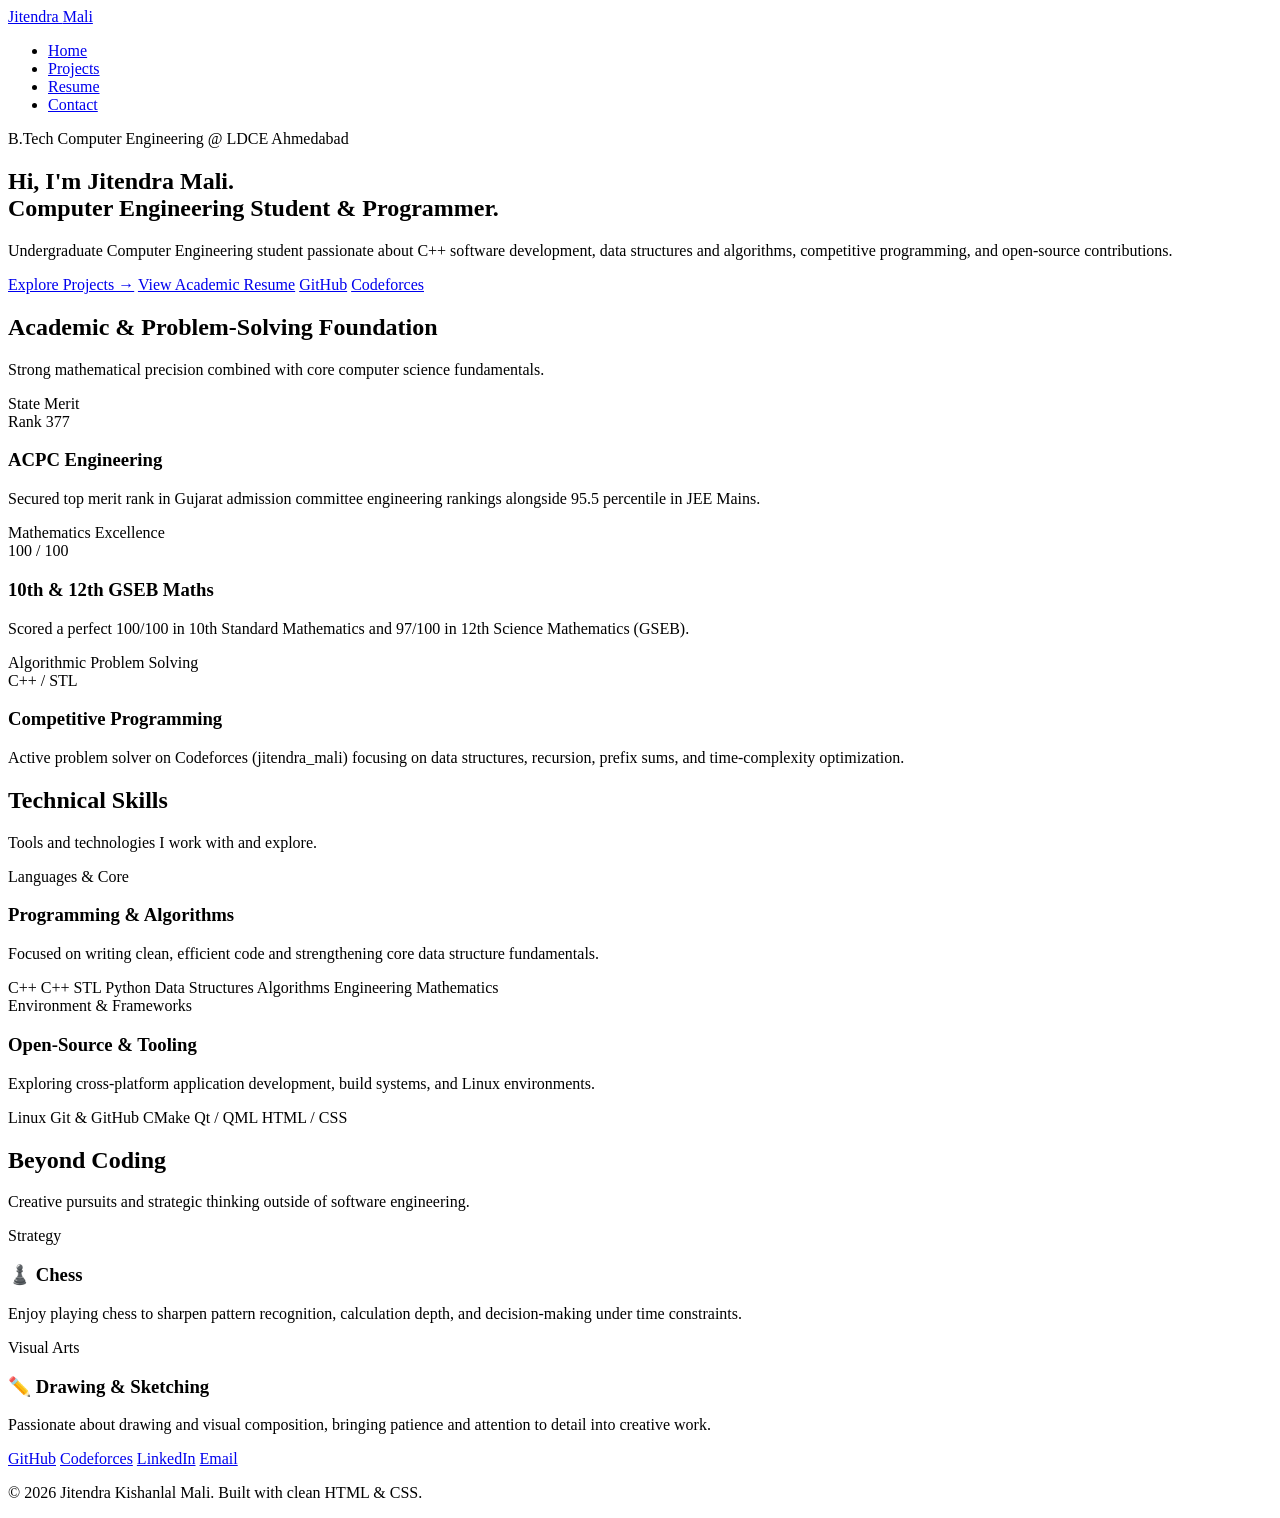
==== index.html @ e4e32cd1 "Create index.html for personal portfolio This HTML file serves as a personal portfolio for Jitendra " ====
<!DOCTYPE html>
<html lang="en">
<head>
  <meta charset="UTF-8" />
  <meta name="viewport" content="width=device-width, initial-scale=1.0" />
  <title>Jitendra Mali | Computer Engineering Portfolio</title>
  <link rel="stylesheet" href="style.css" />
</head>
<body>

  <nav>
    <div class="nav-container">
      <a href="index.html" class="logo">Jitendra <span>Mali</span></a>
      <ul class="nav-links">
        <li><a href="index.html" class="active">Home</a></li>
        <li><a href="projects.html">Projects</a></li>
        <li><a href="resume.html">Resume</a></li>
        <li><a href="contact.html">Contact</a></li>
      </ul>
    </div>
  </nav>

  <main>
    <!-- Hero Section -->
    <section class="hero">
      <span class="badge">B.Tech Computer Engineering @ LDCE Ahmedabad</span>
      <h1>Hi, I'm <span>Jitendra Mali</span>.<br>Computer Engineering Student & Programmer.</h1>
      <p>
        Undergraduate Computer Engineering student passionate about C++ software development, data structures and algorithms, competitive programming, and open-source contributions.
      </p>
      <div class="btn-group">
        <a href="projects.html" class="btn btn-primary">Explore Projects →</a>
        <a href="resume.html" class="btn btn-outline">View Academic Resume</a>
        <a href="https://github.com/jitendramali2206" target="_blank" class="btn btn-outline mono">GitHub</a>
        <a href="https://codeforces.com/profile/jitendra_mali" target="_blank" class="btn btn-outline mono">Codeforces</a>
      </div>
    </section>

    <!-- Key Academic Highlights -->
    <h2 class="section-title">Academic & Problem-Solving Foundation</h2>
    <p class="section-subtitle">Strong mathematical precision combined with core computer science fundamentals.</p>
    <div class="grid-3">
      <div class="card">
        <span class="card-tag">State Merit</span>
        <div class="stat-number">Rank 377</div>
        <h3>ACPC Engineering</h3>
        <p>Secured top merit rank in Gujarat admission committee engineering rankings alongside 95.5 percentile in JEE Mains.</p>
      </div>
      <div class="card">
        <span class="card-tag">Mathematics Excellence</span>
        <div class="stat-number">100 / 100</div>
        <h3>10th & 12th GSEB Maths</h3>
        <p>Scored a perfect 100/100 in 10th Standard Mathematics and 97/100 in 12th Science Mathematics (GSEB).</p>
      </div>
      <div class="card">
        <span class="card-tag">Algorithmic Problem Solving</span>
        <div class="stat-number">C++ / STL</div>
        <h3>Competitive Programming</h3>
        <p>Active problem solver on Codeforces (<span class="mono">jitendra_mali</span>) focusing on data structures, recursion, prefix sums, and time-complexity optimization.</p>
      </div>
    </div>

    <!-- Core Technical Arsenal -->
    <h2 class="section-title">Technical Skills</h2>
    <p class="section-subtitle">Tools and technologies I work with and explore.</p>
    <div class="grid-2">
      <div class="card">
        <span class="card-tag">Languages & Core</span>
        <h3>Programming & Algorithms</h3>
        <p>Focused on writing clean, efficient code and strengthening core data structure fundamentals.</p>
        <div class="tags">
          <span class="tag">C++</span>
          <span class="tag">C++ STL</span>
          <span class="tag">Python</span>
          <span class="tag">Data Structures</span>
          <span class="tag">Algorithms</span>
          <span class="tag">Engineering Mathematics</span>
        </div>
      </div>
      <div class="card">
        <span class="card-tag">Environment & Frameworks</span>
        <h3>Open-Source & Tooling</h3>
        <p>Exploring cross-platform application development, build systems, and Linux environments.</p>
        <div class="tags">
          <span class="tag">Linux</span>
          <span class="tag">Git & GitHub</span>
          <span class="tag">CMake</span>
          <span class="tag">Qt / QML</span>
          <span class="tag">HTML / CSS</span>
        </div>
      </div>
    </div>

    <!-- Beyond Coding / Hobbies -->
    <h2 class="section-title">Beyond Coding</h2>
    <p class="section-subtitle">Creative pursuits and strategic thinking outside of software engineering.</p>
    <div class="grid-2">
      <div class="card">
        <span class="card-tag">Strategy</span>
        <h3>♟️ Chess</h3>
        <p>Enjoy playing chess to sharpen pattern recognition, calculation depth, and decision-making under time constraints.</p>
      </div>
      <div class="card">
        <span class="card-tag">Visual Arts</span>
        <h3>✏️ Drawing & Sketching</h3>
        <p>Passionate about drawing and visual composition, bringing patience and attention to detail into creative work.</p>
      </div>
    </div>
  </main>

  <footer>
    <div class="footer-links">
      <a href="https://github.com/jitendramali2206" target="_blank">GitHub</a>
      <a href="https://codeforces.com/profile/jitendra_mali" target="_blank">Codeforces</a>
      <a href="https://www.linkedin.com/in/jitendra-mali-616040425" target="_blank">LinkedIn</a>
      <a href="mailto:jitendramali2206@gmail.com">Email</a>
    </div>
    <p>© 2026 Jitendra Kishanlal Mali. Built with clean HTML & CSS.</p>
  </footer>

</body>
</html>
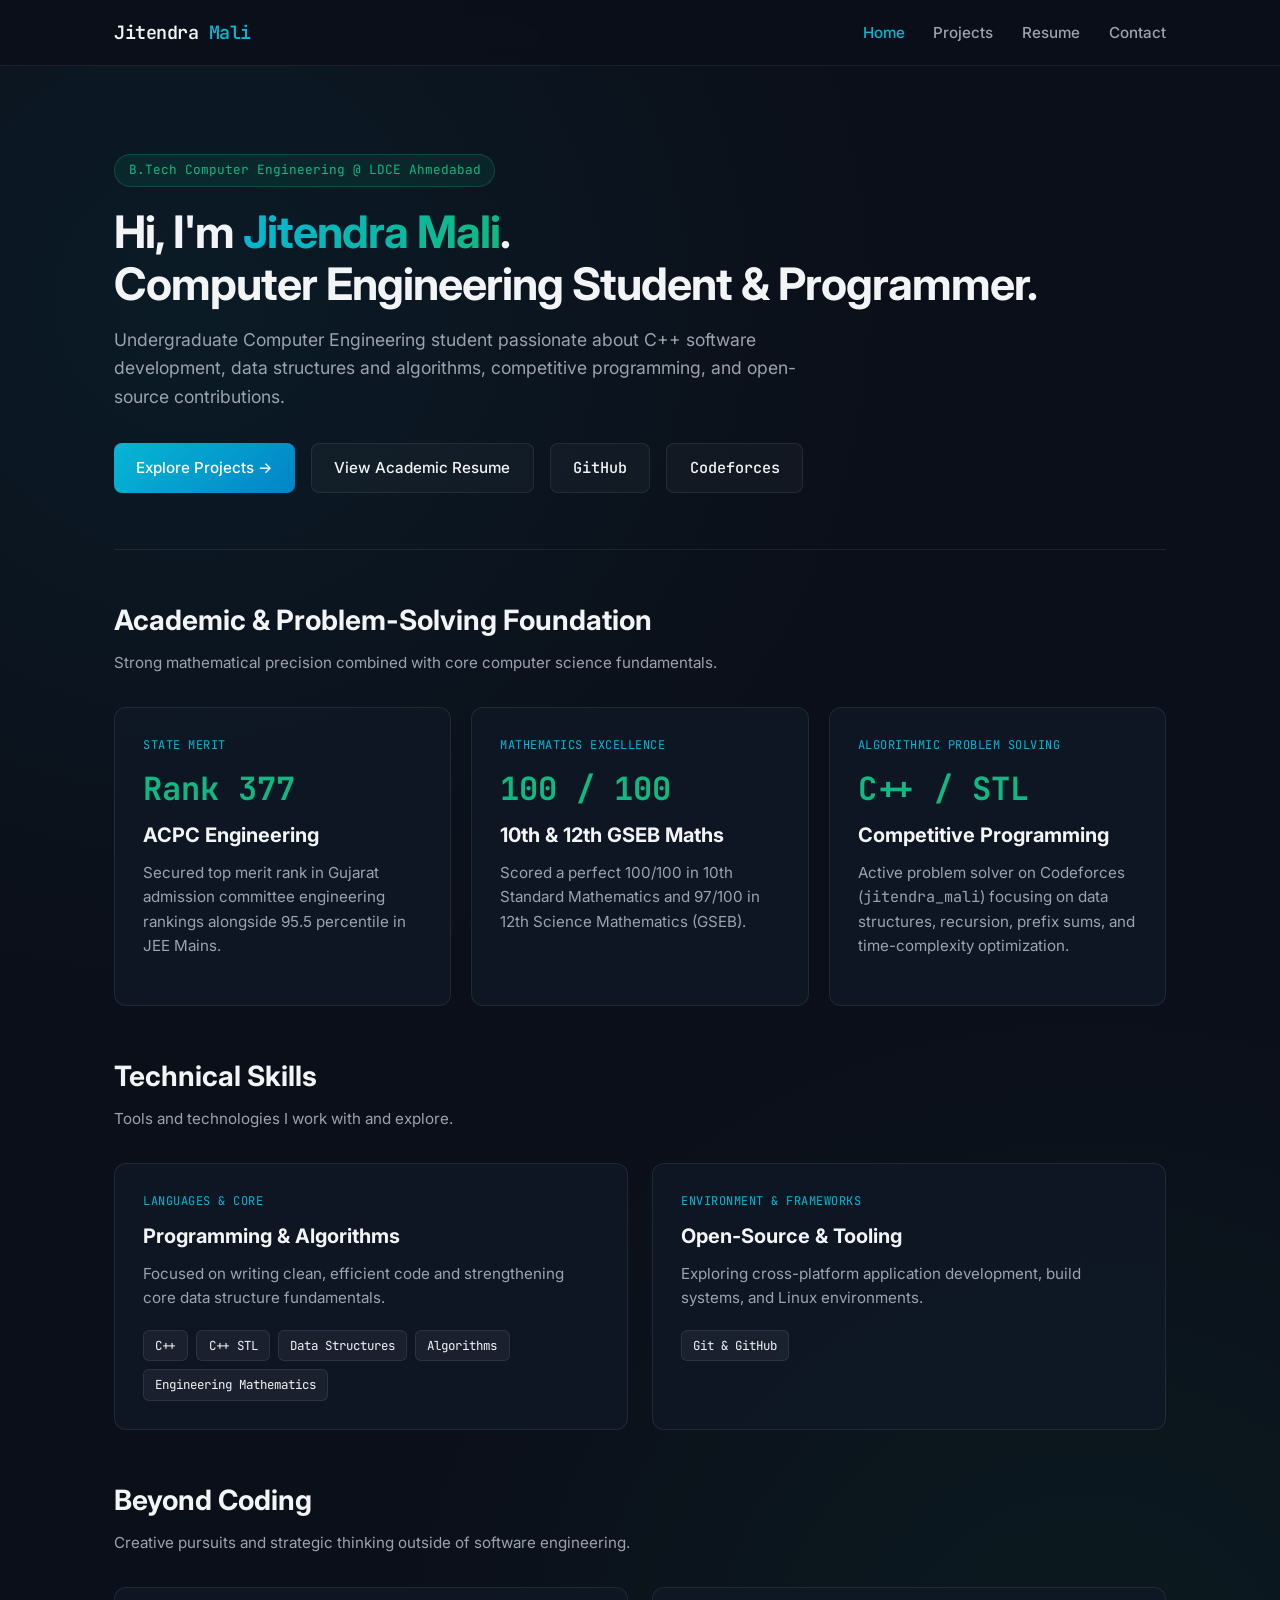
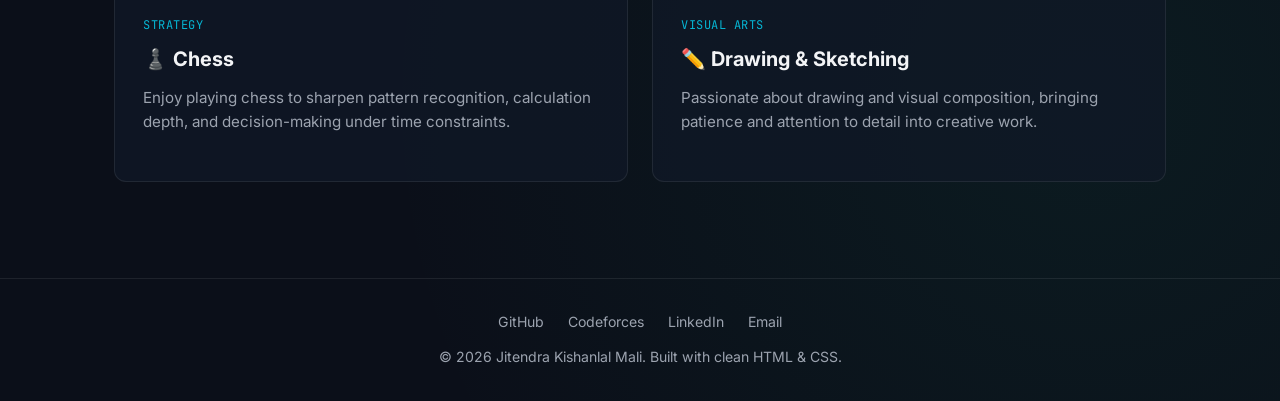
==== commit c80202b3: "Remove specific tags from index.html Removed Python, Linux, and several tags from the HTML." ====
--- a/index.html
+++ b/index.html
@@ -71,7 +71,7 @@
         <div class="tags">
           <span class="tag">C++</span>
           <span class="tag">C++ STL</span>
-          <span class="tag">Python</span>
+         
           <span class="tag">Data Structures</span>
           <span class="tag">Algorithms</span>
           <span class="tag">Engineering Mathematics</span>
@@ -82,11 +82,9 @@
         <h3>Open-Source & Tooling</h3>
         <p>Exploring cross-platform application development, build systems, and Linux environments.</p>
         <div class="tags">
-          <span class="tag">Linux</span>
+         
           <span class="tag">Git & GitHub</span>
-          <span class="tag">CMake</span>
-          <span class="tag">Qt / QML</span>
-          <span class="tag">HTML / CSS</span>
+         
         </div>
       </div>
     </div>
--- a/style.css
+++ b/style.css
@@ -0,0 +1,365 @@
+@import url('https://fonts.googleapis.com/css2?family=Inter:wght@300;400;500;600;700&family=JetBrains+Mono:wght@400;500;600&display=swap');
+
+:root {
+  --bg-main: #0b0f19;
+  --bg-card: rgba(17, 24, 39, 0.75);
+  --bg-card-hover: rgba(31, 41, 55, 0.85);
+  --text-primary: #f3f4f6;
+  --text-secondary: #9ca3af;
+  --accent-cyan: #06b6d4;
+  --accent-emerald: #10b981;
+  --border-color: rgba(255, 255, 255, 0.08);
+  --border-hover: rgba(6, 182, 212, 0.4);
+}
+
+* {
+  margin: 0;
+  padding: 0;
+  box-sizing: border-box;
+}
+
+body {
+  font-family: 'Inter', sans-serif;
+  background-color: var(--bg-main);
+  background-image: 
+    radial-gradient(circle at 15% 15%, rgba(6, 182, 212, 0.07), transparent 35%),
+    radial-gradient(circle at 85% 85%, rgba(16, 185, 129, 0.07), transparent 35%);
+  color: var(--text-primary);
+  line-height: 1.6;
+  min-height: 100vh;
+  display: flex;
+  flex-direction: column;
+}
+
+.mono {
+  font-family: 'JetBrains Mono', monospace;
+}
+
+nav {
+  position: sticky;
+  top: 0;
+  z-index: 100;
+  backdrop-filter: blur(12px);
+  background: rgba(11, 15, 25, 0.85);
+  border-bottom: 1px solid var(--border-color);
+}
+
+.nav-container {
+  max-width: 1100px;
+  margin: 0 auto;
+  padding: 1.1rem 1.5rem;
+  display: flex;
+  justify-content: space-between;
+  align-items: center;
+}
+
+.logo {
+  font-family: 'JetBrains Mono', monospace;
+  font-weight: 600;
+  font-size: 1.15rem;
+  color: var(--text-primary);
+  text-decoration: none;
+  letter-spacing: -0.5px;
+}
+
+.logo span {
+  color: var(--accent-cyan);
+}
+
+.nav-links {
+  display: flex;
+  gap: 1.8rem;
+  list-style: none;
+}
+
+.nav-links a {
+  color: var(--text-secondary);
+  text-decoration: none;
+  font-size: 0.95rem;
+  font-weight: 500;
+  transition: color 0.2s ease;
+}
+
+.nav-links a:hover,
+.nav-links a.active {
+  color: var(--accent-cyan);
+}
+
+main {
+  flex: 1;
+  max-width: 1100px;
+  width: 100%;
+  margin: 0 auto;
+  padding: 3rem 1.5rem;
+}
+
+.section-title {
+  font-size: 1.75rem;
+  font-weight: 700;
+  margin-bottom: 0.5rem;
+  display: flex;
+  align-items: center;
+  gap: 0.75rem;
+}
+
+.section-subtitle {
+  color: var(--text-secondary);
+  margin-bottom: 2rem;
+  font-size: 0.95rem;
+}
+
+.hero {
+  padding: 2.5rem 0 3.5rem;
+  border-bottom: 1px solid var(--border-color);
+  margin-bottom: 3rem;
+}
+
+.badge {
+  display: inline-block;
+  font-family: 'JetBrains Mono', monospace;
+  font-size: 0.8rem;
+  color: var(--accent-emerald);
+  background: rgba(16, 185, 129, 0.1);
+  border: 1px solid rgba(16, 185, 129, 0.25);
+  padding: 0.35rem 0.85rem;
+  border-radius: 999px;
+  margin-bottom: 1.25rem;
+}
+
+.hero h1 {
+  font-size: 2.8rem;
+  font-weight: 700;
+  letter-spacing: -1px;
+  line-height: 1.15;
+  margin-bottom: 1rem;
+}
+
+.hero h1 span {
+  background: linear-gradient(90deg, var(--accent-cyan), var(--accent-emerald));
+  -webkit-background-clip: text;
+  -webkit-text-fill-color: transparent;
+}
+
+.hero p {
+  color: var(--text-secondary);
+  font-size: 1.1rem;
+  max-width: 720px;
+  margin-bottom: 2rem;
+}
+
+.btn-group {
+  display: flex;
+  flex-wrap: wrap;
+  gap: 1rem;
+}
+
+.btn {
+  display: inline-flex;
+  align-items: center;
+  gap: 0.5rem;
+  padding: 0.75rem 1.4rem;
+  border-radius: 8px;
+  font-weight: 500;
+  font-size: 0.95rem;
+  text-decoration: none;
+  transition: all 0.2s ease;
+  cursor: pointer;
+  border: none;
+}
+
+.btn-primary {
+  background: linear-gradient(135deg, var(--accent-cyan), #0284c7);
+  color: #fff;
+}
+
+.btn-primary:hover {
+  opacity: 0.92;
+  transform: translateY(-2px);
+}
+
+.btn-outline {
+  background: rgba(255, 255, 255, 0.03);
+  color: var(--text-primary);
+  border: 1px solid var(--border-color);
+}
+
+.btn-outline:hover {
+  border-color: var(--accent-cyan);
+  color: var(--accent-cyan);
+  transform: translateY(-2px);
+}
+
+.grid-2 {
+  display: grid;
+  grid-template-columns: repeat(auto-fit, minmax(320px, 1fr));
+  gap: 1.5rem;
+  margin-bottom: 3rem;
+}
+
+.grid-3 {
+  display: grid;
+  grid-template-columns: repeat(auto-fit, minmax(250px, 1fr));
+  gap: 1.25rem;
+  margin-bottom: 3rem;
+}
+
+.card {
+  background: var(--bg-card);
+  border: 1px solid var(--border-color);
+  border-radius: 12px;
+  padding: 1.75rem;
+  transition: all 0.25s ease;
+}
+
+.card:hover {
+  border-color: var(--border-hover);
+  background: var(--bg-card-hover);
+  transform: translateY(-3px);
+}
+
+.card-tag {
+  font-family: 'JetBrains Mono', monospace;
+  font-size: 0.75rem;
+  color: var(--accent-cyan);
+  text-transform: uppercase;
+  letter-spacing: 0.5px;
+  margin-bottom: 0.5rem;
+  display: block;
+}
+
+.card h3 {
+  font-size: 1.25rem;
+  margin-bottom: 0.65rem;
+  color: var(--text-primary);
+}
+
+.card p {
+  color: var(--text-secondary);
+  font-size: 0.95rem;
+  margin-bottom: 1.2rem;
+}
+
+.stat-number {
+  font-family: 'JetBrains Mono', monospace;
+  font-size: 2rem;
+  font-weight: 700;
+  color: var(--accent-emerald);
+  margin-bottom: 0.25rem;
+}
+
+.tags {
+  display: flex;
+  flex-wrap: wrap;
+  gap: 0.5rem;
+}
+
+.tag {
+  font-family: 'JetBrains Mono', monospace;
+  font-size: 0.78rem;
+  padding: 0.3rem 0.7rem;
+  background: rgba(255, 255, 255, 0.05);
+  border: 1px solid var(--border-color);
+  border-radius: 6px;
+  color: var(--text-primary);
+}
+
+.clean-list {
+  list-style: none;
+  margin-top: 0.75rem;
+}
+
+.clean-list li {
+  position: relative;
+  padding-left: 1.25rem;
+  margin-bottom: 0.6rem;
+  color: var(--text-secondary);
+  font-size: 0.95rem;
+}
+
+.clean-list li::before {
+  content: "▹";
+  position: absolute;
+  left: 0;
+  color: var(--accent-cyan);
+}
+
+.form-group {
+  margin-bottom: 1.25rem;
+}
+
+.form-group label {
+  display: block;
+  margin-bottom: 0.4rem;
+  font-size: 0.9rem;
+  color: var(--text-secondary);
+}
+
+.form-control {
+  width: 100%;
+  padding: 0.8rem 1rem;
+  background: rgba(11, 15, 25, 0.8);
+  border: 1px solid var(--border-color);
+  border-radius: 8px;
+  color: var(--text-primary);
+  font-family: 'Inter', sans-serif;
+  font-size: 0.95rem;
+}
+
+.form-control:focus {
+  outline: none;
+  border-color: var(--accent-cyan);
+}
+
+footer {
+  border-top: 1px solid var(--border-color);
+  padding: 2rem 1.5rem;
+  text-align: center;
+  color: var(--text-secondary);
+  font-size: 0.88rem;
+}
+
+.footer-links {
+  display: flex;
+  justify-content: center;
+  gap: 1.5rem;
+  margin-bottom: 0.75rem;
+}
+
+.footer-links a {
+  color: var(--text-secondary);
+  text-decoration: none;
+  transition: color 0.2s;
+}
+
+.footer-links a:hover {
+  color: var(--accent-cyan);
+}
+
+@media print {
+  nav, footer, .no-print {
+    display: none !important;
+  }
+  body {
+    background: #fff;
+    color: #000;
+  }
+  .card {
+    border: 1px solid #ccc;
+    background: #fff;
+    color: #000;
+    break-inside: avoid;
+  }
+  .card p, .clean-list li, .section-subtitle {
+    color: #333;
+  }
+}
+
+@media (max-width: 640px) {
+  .nav-container {
+    flex-direction: column;
+    gap: 0.75rem;
+  }
+  .hero h1 {
+    font-size: 2.1rem;
+  }
+}
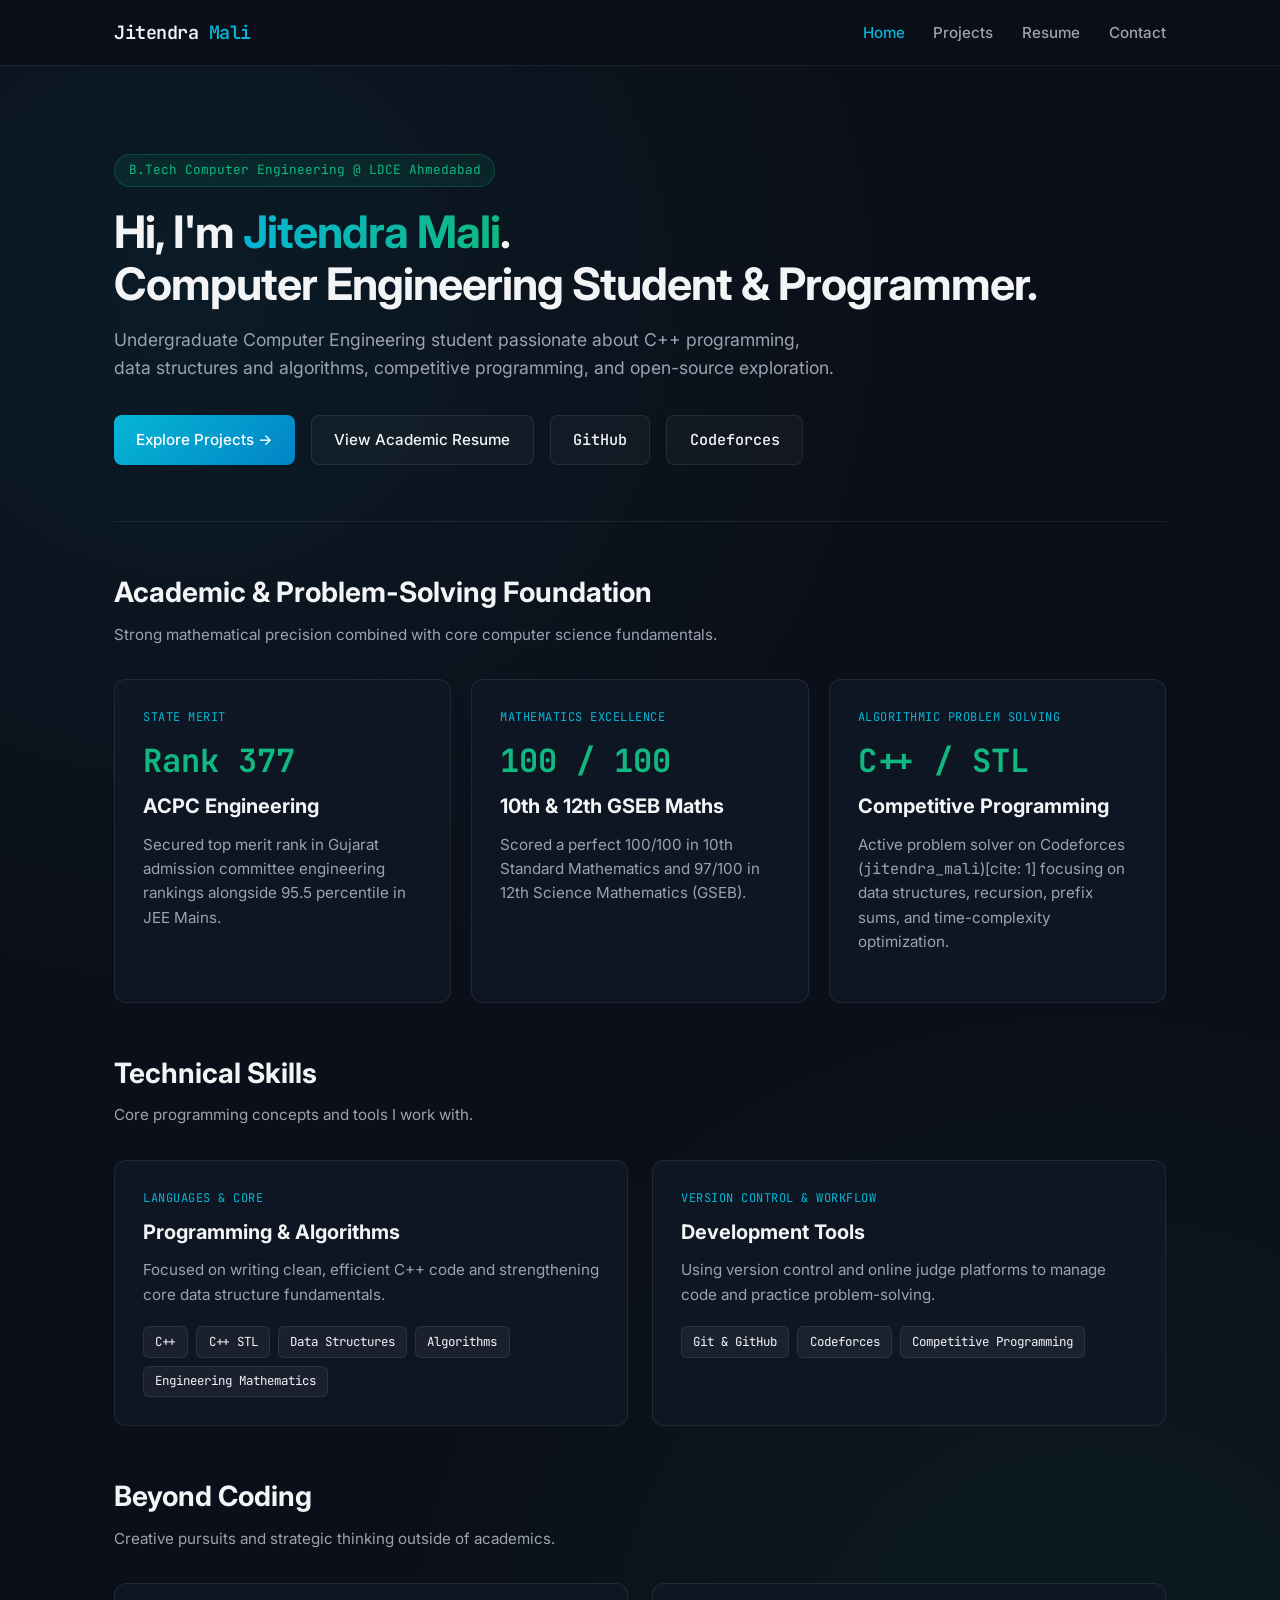
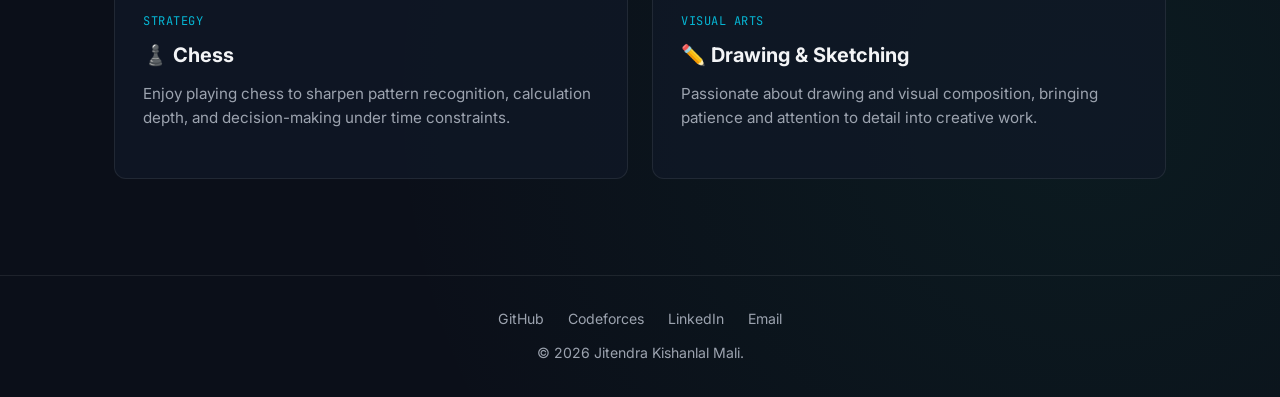
==== commit 9efe90c9: "Refine HTML content and update descriptions" ====
--- a/index.html
+++ b/index.html
@@ -26,7 +26,7 @@
       <span class="badge">B.Tech Computer Engineering @ LDCE Ahmedabad</span>
       <h1>Hi, I'm <span>Jitendra Mali</span>.<br>Computer Engineering Student & Programmer.</h1>
       <p>
-        Undergraduate Computer Engineering student passionate about C++ software development, data structures and algorithms, competitive programming, and open-source contributions.
+        Undergraduate Computer Engineering student passionate about C++ programming, data structures and algorithms, competitive programming, and open-source exploration.
       </p>
       <div class="btn-group">
         <a href="projects.html" class="btn btn-primary">Explore Projects →</a>
@@ -56,42 +56,41 @@
         <span class="card-tag">Algorithmic Problem Solving</span>
         <div class="stat-number">C++ / STL</div>
         <h3>Competitive Programming</h3>
-        <p>Active problem solver on Codeforces (<span class="mono">jitendra_mali</span>) focusing on data structures, recursion, prefix sums, and time-complexity optimization.</p>
+        <p>Active problem solver on Codeforces (<span class="mono">jitendra_mali</span>)[cite: 1] focusing on data structures, recursion, prefix sums, and time-complexity optimization.</p>
       </div>
     </div>
 
     <!-- Core Technical Arsenal -->
     <h2 class="section-title">Technical Skills</h2>
-    <p class="section-subtitle">Tools and technologies I work with and explore.</p>
+    <p class="section-subtitle">Core programming concepts and tools I work with.</p>
     <div class="grid-2">
       <div class="card">
         <span class="card-tag">Languages & Core</span>
         <h3>Programming & Algorithms</h3>
-        <p>Focused on writing clean, efficient code and strengthening core data structure fundamentals.</p>
+        <p>Focused on writing clean, efficient C++ code and strengthening core data structure fundamentals.</p>
         <div class="tags">
           <span class="tag">C++</span>
           <span class="tag">C++ STL</span>
-         
           <span class="tag">Data Structures</span>
           <span class="tag">Algorithms</span>
           <span class="tag">Engineering Mathematics</span>
         </div>
       </div>
       <div class="card">
-        <span class="card-tag">Environment & Frameworks</span>
-        <h3>Open-Source & Tooling</h3>
-        <p>Exploring cross-platform application development, build systems, and Linux environments.</p>
+        <span class="card-tag">Version Control & Workflow</span>
+        <h3>Development Tools</h3>
+        <p>Using version control and online judge platforms to manage code and practice problem-solving.</p>
         <div class="tags">
-         
           <span class="tag">Git & GitHub</span>
-         
+          <span class="tag">Codeforces</span>
+          <span class="tag">Competitive Programming</span>
         </div>
       </div>
     </div>
 
     <!-- Beyond Coding / Hobbies -->
     <h2 class="section-title">Beyond Coding</h2>
-    <p class="section-subtitle">Creative pursuits and strategic thinking outside of software engineering.</p>
+    <p class="section-subtitle">Creative pursuits and strategic thinking outside of academics.</p>
     <div class="grid-2">
       <div class="card">
         <span class="card-tag">Strategy</span>
@@ -113,7 +112,7 @@
       <a href="https://www.linkedin.com/in/jitendra-mali-616040425" target="_blank">LinkedIn</a>
       <a href="mailto:jitendramali2206@gmail.com">Email</a>
     </div>
-    <p>© 2026 Jitendra Kishanlal Mali. Built with clean HTML & CSS.</p>
+    <p>© 2026 Jitendra Kishanlal Mali.</p>
   </footer>
 
 </body>
